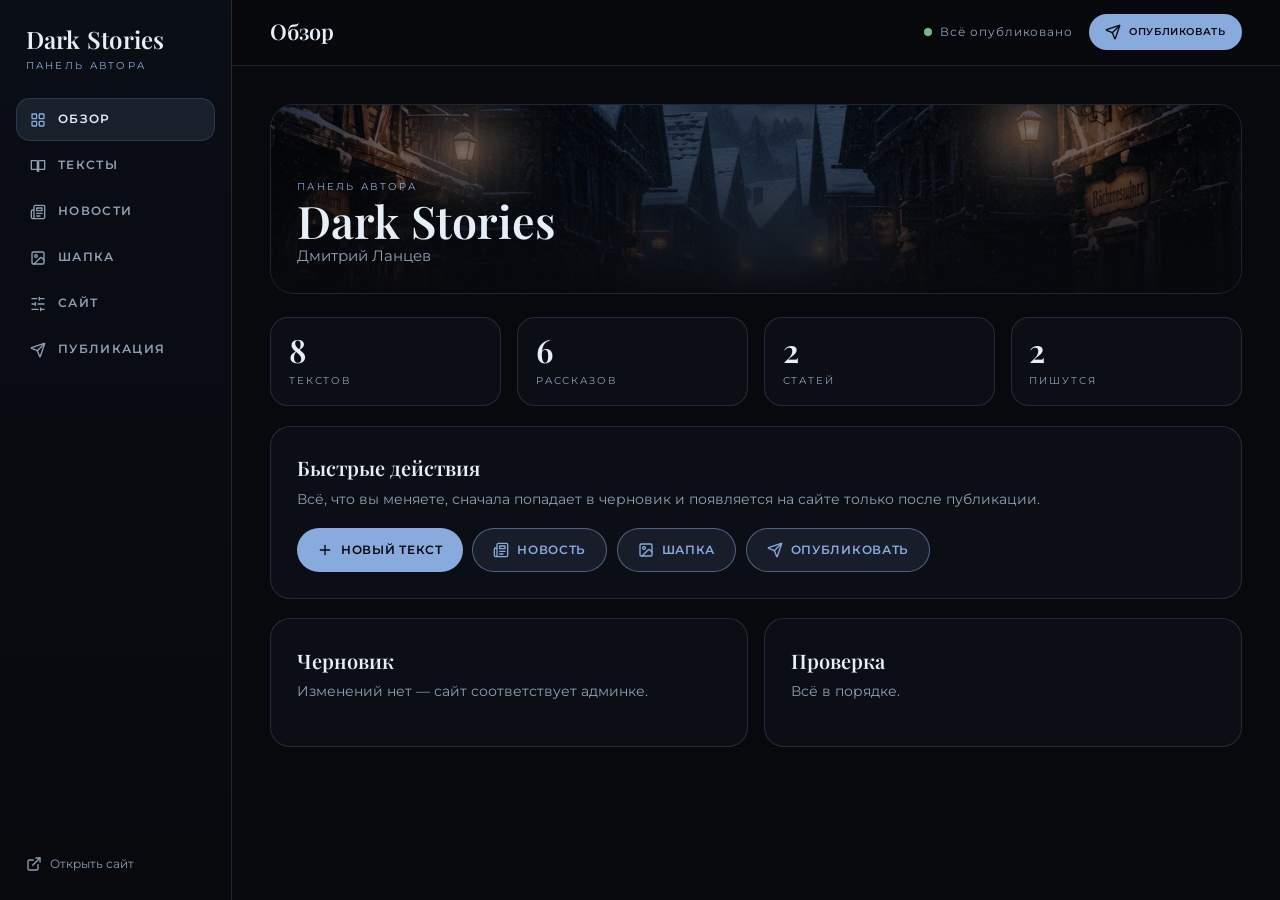
==== admin.html @ c6864103 "Крупное обновление" ====
<!DOCTYPE html>
<html lang="ru">
<head>
<meta charset="utf-8">
<meta name="viewport" content="width=device-width, initial-scale=1">
<title>Админка — Dark Stories</title>
<meta name="robots" content="noindex, nofollow">
<meta name="theme-color" content="#07090d">
<link rel="icon" href="data:image/svg+xml,%3Csvg xmlns='http://www.w3.org/2000/svg' viewBox='0 0 64 64'%3E%3Crect width='64' height='64' rx='14' fill='%2307090d'/%3E%3Ctext x='32' y='44' text-anchor='middle' font-size='34' font-family='Georgia,serif' font-weight='700' fill='%2388aadd'%3EDS%3C/text%3E%3C/svg%3E">
<link rel="preconnect" href="https://fonts.googleapis.com">
<link rel="preconnect" href="https://fonts.gstatic.com" crossorigin>
<link href="https://fonts.googleapis.com/css2?family=Montserrat:wght@400;500;600;700&family=Playfair+Display:wght@400;500;600;700&display=swap" rel="stylesheet">
<link rel="stylesheet" href="css/admin.css">
</head>
<body>
<div id="app"></div>
<div class="toast" id="toast" role="status" aria-live="polite"></div>
<noscript><p style="padding:2rem;text-align:center">Для работы админки нужен JavaScript.</p></noscript>
<!-- данные и вспомогательные функции берём у самого сайта, чтобы админка видела то же, что и читатели -->
<script src="js/data.js"></script>
<script src="js/icons.js"></script>
<script src="js/utils.js"></script>
<script src="js/markdown.js"></script>
<script src="js/share-page.js"></script>
<script src="js/admin.js"></script>
</body>
</html>
---- css/admin.css ----
/* ОФОРМЛЕНИЕ АДМИНКИ. Те же цвета и шрифты, что и у сайта (см. style.css), поэтому панель выглядит как часть издания. */
:root{
  --font-display:"Playfair Display",Georgia,"Times New Roman",serif;
  --font-sans:"Montserrat",ui-sans-serif,system-ui,sans-serif;
  --background:#07090d; --foreground:#e6eef8; --card:#0e131b; --card-2:#121926;
  --muted:#9aabc0; --muted-fg:#8fa0b5; --accent:#88aadd; --accent-fg:#07090d;
  --border:#2a3648; --line:rgba(136,170,221,.18); --destructive:#d45c5c; --ok:#6fbf8e; --warn:#d9b36a;
  --shadow-card:0 18px 40px rgba(0,0,0,.45);
  --side:232px;
}
*,*::before,*::after{box-sizing:border-box;margin:0;padding:0;-webkit-tap-highlight-color:transparent}
html{background:var(--background);color:var(--foreground);-webkit-font-smoothing:antialiased;-moz-osx-font-smoothing:grayscale}
body{min-height:100vh;background:var(--background);color:var(--foreground);font-family:var(--font-sans);line-height:1.6;font-size:15px}
a{color:inherit;text-decoration:none}
button{font:inherit;color:inherit;background:none;border:0;cursor:pointer}
img{display:block;max-width:100%}
ul,ol{list-style:none}
h1,h2,h3{font-family:var(--font-display);text-wrap:balance;font-weight:600}
p{text-wrap:pretty}
:focus-visible{outline:2px solid var(--accent);outline-offset:3px}
::selection{background:color-mix(in oklab,var(--accent) 40%,transparent)}
.ico{width:1rem;height:1rem;fill:none;stroke:currentColor;stroke-width:2;stroke-linecap:round;stroke-linejoin:round;flex:none}
.ico.lg{width:1.35rem;height:1.35rem}
.eyebrow{font-size:.65rem;letter-spacing:.22em;text-transform:uppercase;color:var(--accent)}
.muted{color:var(--muted-fg)}
.small{font-size:.8rem}
.hide{display:none!important}
code{font-family:ui-monospace,SFMono-Regular,Menlo,monospace;font-size:.85em;background:rgba(136,170,221,.1);padding:.1em .4em;border-radius:6px}

/* каркас */
.adm{display:grid;grid-template-columns:var(--side) minmax(0,1fr);min-height:100vh}
.side{position:sticky;top:0;height:100vh;display:flex;flex-direction:column;gap:1.5rem;padding:1.6rem 1rem;border-right:1px solid var(--line);background:linear-gradient(180deg,#0a0e15,#07090d)}
.brand{padding:0 .6rem}
.brand b{display:block;font:600 1.5rem/1.1 var(--font-display);letter-spacing:.01em}
.brand span{display:block;margin-top:.35rem}
.nav{display:flex;flex-direction:column;gap:.2rem}
.nav a{display:flex;align-items:center;gap:.75rem;padding:.7rem .8rem;border-radius:14px;color:var(--muted-fg);font-size:.72rem;font-weight:600;letter-spacing:.12em;text-transform:uppercase;border:1px solid transparent;transition:.2s}
.nav a:hover{color:var(--foreground);background:rgba(136,170,221,.06)}
.nav a.on{color:var(--foreground);background:rgba(136,170,221,.12);border-color:var(--line)}
.nav a.on .ico{color:var(--accent)}
.nav .n{margin-left:auto;min-width:1.35rem;height:1.35rem;padding:0 .35rem;border-radius:99px;background:var(--accent);color:var(--accent-fg);font-size:.65rem;display:grid;place-items:center;letter-spacing:0}
.side-foot{margin-top:auto;padding:0 .6rem;display:grid;gap:.5rem}
.side-foot a{display:inline-flex;align-items:center;gap:.5rem;color:var(--muted-fg);font-size:.78rem}
.side-foot a:hover{color:var(--accent)}
.col{min-width:0;display:flex;flex-direction:column}
.top{position:sticky;top:0;z-index:20;display:flex;align-items:center;gap:1rem;padding:.9rem clamp(1rem,3vw,2.5rem);background:rgba(7,9,13,.82);backdrop-filter:blur(14px);-webkit-backdrop-filter:blur(14px);border-bottom:1px solid var(--line)}
.top h1{font-size:1.35rem;line-height:1.2;white-space:nowrap;overflow:hidden;text-overflow:ellipsis}
.top .sp{flex:1}
.pend{display:inline-flex;align-items:center;gap:.5rem;font-size:.72rem;letter-spacing:.08em;color:var(--warn)}
.pend i{width:8px;height:8px;border-radius:50%;background:var(--warn);box-shadow:0 0 10px var(--warn)}
.pend.clean{color:var(--muted-fg)}.pend.clean i{background:var(--ok);box-shadow:none}
.view{padding:clamp(1rem,3vw,2.5rem);max-width:1180px;width:100%}

/* кнопки (как на сайте) */
.btn{display:inline-flex;align-items:center;justify-content:center;gap:.5rem;height:2.75rem;padding:0 1.25rem;border-radius:999px;font-size:.72rem;font-weight:600;letter-spacing:.06em;text-transform:uppercase;transition:background-color .2s,color .2s,border-color .2s,opacity .2s;background:var(--accent);color:var(--accent-fg);white-space:nowrap}
.btn:hover{background:var(--foreground);color:var(--background)}
.btn.outline{border:1px solid color-mix(in oklab,var(--accent) 50%,transparent);background:color-mix(in oklab,var(--accent) 10%,transparent);color:var(--accent)}
.btn.outline:hover{border-color:var(--foreground);background:color-mix(in oklab,var(--foreground) 10%,transparent);color:var(--foreground)}
.btn.ghost{background:none;border:1px solid var(--border);color:var(--muted-fg)}
.btn.ghost:hover{border-color:color-mix(in oklab,var(--foreground) 40%,transparent);color:var(--foreground);background:none}
.btn.danger{background:none;border:1px solid color-mix(in oklab,var(--destructive) 50%,transparent);color:var(--destructive)}
.btn.danger:hover{background:var(--destructive);color:#fff;border-color:var(--destructive)}
.btn.sm{height:2.25rem;padding:0 1rem;font-size:.65rem}
.btn.ico-only{width:2.25rem;padding:0}
.btn[disabled]{opacity:.4;pointer-events:none}
.btn.busy{opacity:.6;pointer-events:none}

/* карточки и сетки */
.card{border:1px solid var(--line);background:rgba(14,19,27,.7);border-radius:20px;padding:clamp(1rem,2.4vw,1.6rem);margin-bottom:1.2rem}
.card>h2{font-size:1.25rem;margin-bottom:.3rem}
.card>.lead{color:var(--muted-fg);font-size:.85rem;margin-bottom:1.1rem}
.card-h{display:flex;align-items:center;gap:1rem;flex-wrap:wrap;margin-bottom:1rem}
.card-h h2{font-size:1.25rem;margin-right:auto}
.grid{display:grid;gap:1rem}
.g2{grid-template-columns:repeat(2,minmax(0,1fr))}
.g3{grid-template-columns:repeat(3,minmax(0,1fr))}
.page-h{display:flex;align-items:flex-end;gap:1rem;flex-wrap:wrap;margin-bottom:1.4rem}
.page-h h2{font-size:clamp(1.6rem,3vw,2.2rem);line-height:1.15}
.page-h .sp{flex:1}
.acts{display:flex;gap:.6rem;flex-wrap:wrap;align-items:center}

/* баннер обзора */
.banner{position:relative;overflow:hidden;border-radius:24px;border:1px solid var(--line);min-height:190px;margin-bottom:1.4rem;display:flex;align-items:flex-end}
.banner img{position:absolute;inset:0;width:100%;height:100%;object-fit:cover;opacity:.55}
.banner::after{content:"";position:absolute;inset:0;background:linear-gradient(0deg,rgba(7,9,13,.95),rgba(7,9,13,.2) 70%)}
.banner-in{position:relative;z-index:1;padding:1.6rem}
.banner h2{font-size:clamp(1.8rem,4vw,2.8rem);line-height:1.05}
.stats{display:grid;grid-template-columns:repeat(4,minmax(0,1fr));gap:1rem;margin-bottom:1.2rem}
.stat{border:1px solid var(--line);background:rgba(14,19,27,.7);border-radius:18px;padding:1rem 1.1rem}
.stat b{display:block;font:600 2rem/1 var(--font-display);color:var(--foreground)}
.stat span{display:block;margin-top:.45rem;font-size:.65rem;letter-spacing:.18em;text-transform:uppercase;color:var(--muted-fg)}

/* формы */
.f{display:flex;flex-direction:column;gap:.4rem;min-width:0}
.f>label,.lbl{font-size:.65rem;letter-spacing:.18em;text-transform:uppercase;color:var(--muted-fg)}
.f small{color:var(--muted-fg);font-size:.75rem;line-height:1.45}
.in,.sel,.ta{width:100%;padding:.75rem .95rem;border-radius:14px;border:1px solid var(--border);background:rgba(7,9,13,.7);color:var(--foreground);font:inherit;font-size:.92rem;transition:border-color .2s,box-shadow .2s}
.in:hover,.sel:hover,.ta:hover{border-color:color-mix(in oklab,var(--accent) 45%,var(--border))}
.in:focus,.sel:focus,.ta:focus{outline:none;border-color:var(--accent);box-shadow:0 0 0 3px rgba(136,170,221,.15)}
.in[readonly]{color:var(--muted-fg);background:rgba(255,255,255,.02)}
.ta{resize:vertical;min-height:90px;line-height:1.55}
.sel{appearance:none;background-image:url("data:image/svg+xml,%3Csvg xmlns='http://www.w3.org/2000/svg' width='12' height='8' fill='none' stroke='%238fa0b5' stroke-width='2'%3E%3Cpath d='m1 1 5 5 5-5'/%3E%3C/svg%3E");background-repeat:no-repeat;background-position:right .95rem center;padding-right:2.4rem}
.in-row{display:flex;gap:.5rem}
.in-row .in{flex:1}
.seg{display:inline-flex;padding:.25rem;border-radius:999px;border:1px solid var(--border);background:rgba(7,9,13,.6);gap:.2rem;flex-wrap:wrap}
.seg button{padding:.5rem 1rem;border-radius:999px;font-size:.68rem;font-weight:600;letter-spacing:.1em;text-transform:uppercase;color:var(--muted-fg);display:inline-flex;align-items:center;gap:.45rem}
.seg button.on{background:rgba(136,170,221,.2);color:#fff;box-shadow:0 0 14px rgba(136,170,221,.2)}
.chips{display:flex;gap:.5rem;flex-wrap:wrap}
.chip{padding:.5rem .9rem;border-radius:30px;border:1px solid rgba(136,170,221,.28);background:rgba(255,255,255,.03);font-size:.72rem;color:var(--muted);transition:.2s}
.chip:hover{border-color:var(--accent);color:#fff}
.chip.on{background:rgba(136,170,221,.2);border-color:var(--accent);color:#fff;box-shadow:0 0 14px rgba(136,170,221,.25)}
.check{display:flex;align-items:center;gap:.6rem;font-size:.85rem;color:var(--muted);cursor:pointer}
.check input{accent-color:var(--accent);width:1rem;height:1rem}
input[type=range]{accent-color:var(--accent);width:100%}

/* бейджи */
.badge{display:inline-flex;align-items:center;gap:.35rem;padding:.2rem .6rem;border-radius:99px;font-size:.6rem;font-weight:600;letter-spacing:.14em;text-transform:uppercase;border:1px solid var(--border);color:var(--muted-fg);white-space:nowrap}
.badge.ok{color:var(--ok);border-color:color-mix(in oklab,var(--ok) 40%,transparent)}
.badge.wip{color:var(--warn);border-color:color-mix(in oklab,var(--warn) 40%,transparent)}
.badge.acc{color:var(--accent);border-color:color-mix(in oklab,var(--accent) 40%,transparent)}
.badge.del{color:var(--destructive);border-color:color-mix(in oklab,var(--destructive) 40%,transparent)}

/* список текстов */
.tools{display:flex;gap:.8rem;flex-wrap:wrap;align-items:center;margin-bottom:1rem}
.tools .in{max-width:320px}
.rows{display:grid;gap:.7rem}
.row{display:grid;grid-template-columns:auto minmax(0,1fr) auto auto;gap:1rem;align-items:center;padding:.7rem .9rem .7rem .7rem;border:1px solid var(--line);border-radius:18px;background:rgba(14,19,27,.7);transition:border-color .25s,transform .25s}
.row:hover{border-color:rgba(136,170,221,.5)}
.row .thumb{width:48px;height:64px;border-radius:8px;overflow:hidden;background:var(--card-2);border:1px solid var(--line);display:grid;place-items:center;color:var(--muted-fg)}
.row .thumb img{width:100%;height:100%;object-fit:cover}
.row h3{font:600 1.02rem/1.25 var(--font-display);overflow:hidden;text-overflow:ellipsis;white-space:nowrap}
.row .meta{margin-top:.25rem;display:flex;gap:.5rem;flex-wrap:wrap;align-items:center;font-size:.75rem;color:var(--muted-fg)}
.row .bds{display:flex;gap:.4rem;flex-wrap:wrap;justify-content:flex-end}
.row .mv{display:flex;gap:.3rem}
.empty{padding:2.4rem 1rem;text-align:center;color:var(--muted-fg);border:1px dashed var(--border);border-radius:18px}

/* редактор текста */
.edit-top{display:grid;grid-template-columns:220px minmax(0,1fr);gap:1.6rem}
.cover{position:relative;aspect-ratio:3/4;border-radius:14px;overflow:hidden;border:1px solid var(--line);background:var(--card-2);box-shadow:var(--shadow-card)}
.cover img{position:relative;z-index:1;width:100%;height:100%;object-fit:cover}
.cover .ph{position:absolute;inset:0;display:grid;place-items:center;color:var(--muted-fg);font-size:.75rem;text-align:center;padding:1rem}
.cover-col{display:flex;flex-direction:column;gap:.8rem}
.tb{display:flex;gap:.4rem;flex-wrap:wrap;margin-bottom:.7rem;align-items:center}
.tb button{min-width:2.3rem;height:2.1rem;padding:0 .7rem;border-radius:10px;border:1px solid var(--border);font-size:.78rem;font-weight:600;color:var(--muted);transition:.2s}
.tb button:hover{border-color:var(--accent);color:#fff;background:rgba(136,170,221,.1)}
.tb .sep{width:1px;height:1.4rem;background:var(--border);margin:0 .2rem}
.ed{min-height:60vh;font-family:ui-monospace,SFMono-Regular,Menlo,Consolas,monospace;font-size:.9rem;line-height:1.7;tab-size:2}
.counts{display:flex;gap:1.2rem;flex-wrap:wrap;margin-top:.7rem;font-size:.75rem;color:var(--muted-fg)}
.prev{min-height:60vh;max-height:75vh;overflow:auto;padding:clamp(1rem,3vw,2.2rem);border-radius:14px;border:1px solid var(--border);background:#0a0e15;font-size:1.05rem;line-height:1.85;color:#dbe5f2}
.prev h2{font-size:1.7rem;margin:1.6em 0 .6em;text-align:center}
.prev h2:first-child{margin-top:0}
.prev h3{font-size:1.3rem;margin:1.4em 0 .5em}
.prev p{margin-bottom:1em;text-indent:1.4em}
.prev p.c{text-align:center;text-indent:0}
.prev blockquote{margin:1.2em 0;padding:.2em 1.2em;border-left:2px solid var(--accent);color:var(--muted)}
.prev hr{border:0;height:1px;background:var(--line);margin:2em auto;width:40%}
.prev ul,.prev ol{margin:0 0 1em 1.4em;list-style:revert}
.prev mark{background:rgba(136,170,221,.3);color:inherit}

/* шапка сайта */
.hero-list{display:grid;gap:1.2rem}
.hero-item{display:grid;grid-template-columns:minmax(0,1fr) 230px;gap:1.2rem;padding:1rem;border:1px solid var(--line);border-radius:20px;background:rgba(14,19,27,.7)}
.hero-pic{position:relative;border-radius:12px;overflow:hidden;aspect-ratio:3/2;background:var(--card-2)}
.hero-pic img{width:100%;height:100%;object-fit:cover}
.hero-pic .guide{position:absolute;top:0;bottom:0;width:0;border-left:1px dashed rgba(255,255,255,.85);pointer-events:none;box-shadow:0 0 0 1px rgba(0,0,0,.3)}
.hero-pic .guide::after{content:"";position:absolute;top:50%;left:-6px;width:11px;height:11px;border-radius:50%;background:var(--accent);border:2px solid #fff;transform:translateY(-50%)}
.phone{position:relative;border-radius:16px;overflow:hidden;border:2px solid var(--border);aspect-ratio:390/600;background:var(--card-2)}
.phone img{width:100%;height:100%;object-fit:cover}
.phone-cap{margin-top:.4rem;text-align:center}
.hero-prev{display:grid;gap:.9rem;align-content:start}
.phone.pc{aspect-ratio:16/9;max-width:none;border-radius:10px}
.hero-prev .phone:not(.pc){max-width:130px;margin:0 auto}
.hero-pic .guide-y{position:absolute;left:0;right:0;height:0;border-top:1px dashed rgba(255,255,255,.85);pointer-events:none;box-shadow:0 0 0 1px rgba(0,0,0,.3)}
.hero-pic .guide-y::after{content:"";position:absolute;left:50%;top:-6px;width:11px;height:11px;border-radius:50%;background:var(--accent);border:2px solid #fff;transform:translateX(-50%)}
.hero-ctl{display:grid;gap:.8rem;margin-top:.9rem}
.hero-ctl .row-r{display:grid;grid-template-columns:minmax(0,1fr) 5.5rem;gap:.8rem;align-items:center}

/* новости */
.news-item{display:grid;gap:.9rem;padding:1.1rem;border:1px solid var(--line);border-radius:18px;background:rgba(14,19,27,.7);margin-bottom:1rem}
.news-item .head{display:flex;align-items:center;gap:.6rem}
.news-item .head .badge{margin-right:auto}

/* публикация */
.chg{display:grid;gap:.5rem}
.chg li{display:flex;align-items:center;gap:.7rem;padding:.6rem .8rem;border-radius:12px;border:1px solid var(--line);background:rgba(7,9,13,.5);font-size:.85rem}
.chg li .p{flex:1;min-width:0;overflow:hidden;text-overflow:ellipsis;white-space:nowrap}
.chg li .sz{color:var(--muted-fg);font-size:.72rem}
.probs{display:grid;gap:.5rem;margin-bottom:1rem}
.prob{display:flex;gap:.7rem;padding:.7rem .9rem;border-radius:12px;font-size:.84rem;border:1px solid}
.prob.err{border-color:color-mix(in oklab,var(--destructive) 50%,transparent);background:color-mix(in oklab,var(--destructive) 8%,transparent);color:#f0b4b4}
.prob.warn{border-color:color-mix(in oklab,var(--warn) 45%,transparent);background:color-mix(in oklab,var(--warn) 7%,transparent);color:#e8d3a4}
.prob a{text-decoration:underline;text-underline-offset:3px}
.log{margin-top:1rem;padding:1rem;border-radius:14px;background:#05070a;border:1px solid var(--line);font:.78rem/1.7 ui-monospace,Menlo,monospace;color:#b7c6da;max-height:240px;overflow:auto;white-space:pre-wrap}
.log .e{color:#f0b4b4}.log .o{color:var(--ok)}
.note{padding:.8rem 1rem;border-radius:14px;border:1px solid var(--line);background:rgba(136,170,221,.06);font-size:.82rem;color:var(--muted);line-height:1.6}
.note b{color:var(--foreground)}
.steps{margin:.6rem 0 0 1.2rem;list-style:decimal;font-size:.82rem;color:var(--muted);display:grid;gap:.25rem}

/* окна и уведомления */
.ov{position:fixed;inset:0;z-index:100;display:grid;place-items:center;padding:1rem;background:rgba(3,5,8,.78);backdrop-filter:blur(6px);animation:fade .2s}
.modal{width:min(520px,100%);max-height:92vh;overflow:auto;border-radius:22px;border:1px solid var(--line);background:var(--card);padding:1.5rem;box-shadow:var(--shadow-card)}
.modal.wide{width:min(720px,100%)}
.modal h3{font-size:1.35rem;margin-bottom:.5rem}
.modal .body{color:var(--muted);font-size:.9rem;margin-bottom:1.2rem;display:grid;gap:.9rem}
.modal .foot{display:flex;gap:.6rem;justify-content:flex-end;flex-wrap:wrap}
.crop{display:grid;grid-template-columns:auto minmax(0,1fr);gap:1.2rem;align-items:start}
.crop canvas{border-radius:12px;border:1px solid var(--line);background:#000;cursor:grab;touch-action:none;max-width:100%}
.toast{position:fixed;left:50%;bottom:1.6rem;z-index:200;transform:translate(-50%,20px);opacity:0;pointer-events:none;padding:.75rem 1.2rem;border-radius:99px;background:#16202e;border:1px solid var(--line);box-shadow:var(--shadow-card);font-size:.82rem;transition:.3s;max-width:92vw}
.toast.on{opacity:1;transform:translate(-50%,0)}
.toast.err{border-color:var(--destructive);color:#f0b4b4}
@keyframes fade{from{opacity:0}to{opacity:1}}
@keyframes rise{from{opacity:0;transform:translateY(10px)}to{opacity:1;transform:none}}
.view>*{animation:rise .35s ease both}
@media (prefers-reduced-motion:reduce){*{animation:none!important;transition:none!important}}

/* телефон и планшет */
@media (max-width:980px){
  .stats{grid-template-columns:repeat(2,minmax(0,1fr))}
  .g3{grid-template-columns:repeat(2,minmax(0,1fr))}
}
@media (max-width:760px){
  body{font-size:14.5px}
  .adm{display:block}
  .side{position:fixed;z-index:30;top:auto;bottom:0;left:0;right:0;height:auto;flex-direction:row;padding:.35rem .4rem calc(.35rem + env(safe-area-inset-bottom));gap:0;border-right:0;border-top:1px solid var(--line);background:rgba(7,9,13,.94);backdrop-filter:blur(14px)}
  .brand,.side-foot{display:none}
  .nav{flex-direction:row;flex:1;justify-content:space-between}
  .nav a{flex:1;flex-direction:column;gap:.2rem;padding:.45rem .2rem;font-size:.55rem;letter-spacing:.06em;text-align:center;border-radius:12px;position:relative}
  .nav .n{position:absolute;top:2px;right:18%;min-width:1.1rem;height:1.1rem;font-size:.55rem}
  .col{padding-bottom:5rem}
  .top h1{font-size:1.1rem}
  .pend span{display:none}
  .g2,.g3{grid-template-columns:1fr}
  .edit-top{grid-template-columns:1fr}
  .cover-col{flex-direction:row;align-items:flex-start}
  .cover{width:130px;flex:none}
  .row{grid-template-columns:auto minmax(0,1fr);}
  .row .bds{grid-column:2;justify-content:flex-start}
  .row .mv{grid-column:2}
  .hero-item{grid-template-columns:1fr}
  .hero-prev{grid-template-columns:1fr 1fr}
  .crop{grid-template-columns:1fr}
  .toast{bottom:5.2rem}
  .btn.hide-m span{display:none}
}

/* предпросмотр */
.modal.pv{width:min(1100px,100%)}
.pvbar{display:flex;gap:.5rem;align-items:center;flex-wrap:wrap}
.pvbar .btn.on{background:var(--accent);color:var(--accent-fg);border-color:transparent}
.pvwrap{margin:0 auto;border:1px solid var(--line);border-radius:18px;overflow:hidden;background:#000}
.pvwrap.phone{width:390px;max-width:100%;height:min(760px,68vh)}
.pvwrap.pc{width:100%;height:min(760px,68vh)}
.pvframe{width:100%;height:100%;border:0;display:block}
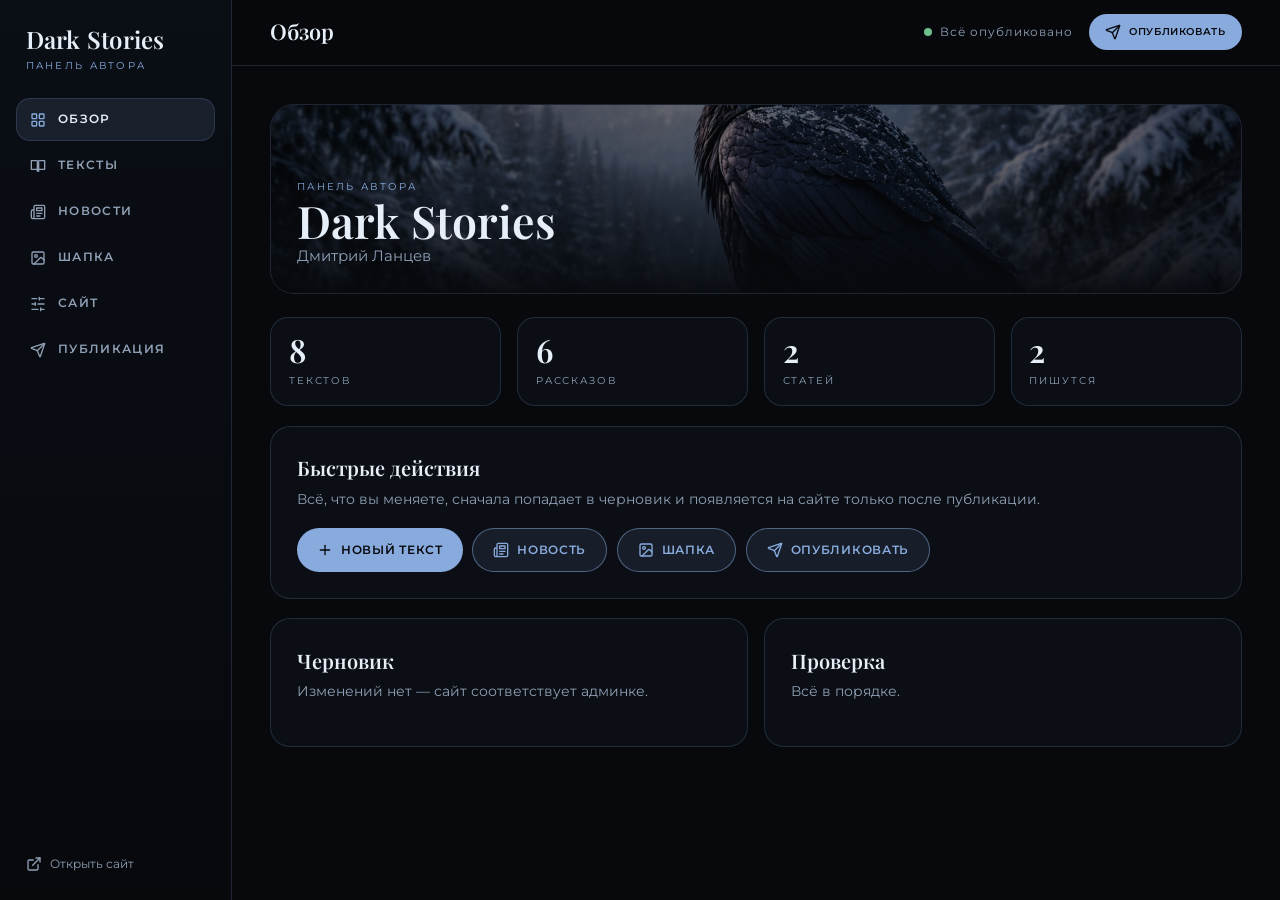
==== commit ff1ec970: "Улучшение шаринга" ====
--- a/admin.html
+++ b/admin.html
@@ -22,6 +22,7 @@
 <script src="js/utils.js"></script>
 <script src="js/markdown.js"></script>
 <script src="js/share-page.js"></script>
+<script src="js/share-image.js"></script>
 <script src="js/admin.js"></script>
 </body>
 </html>
